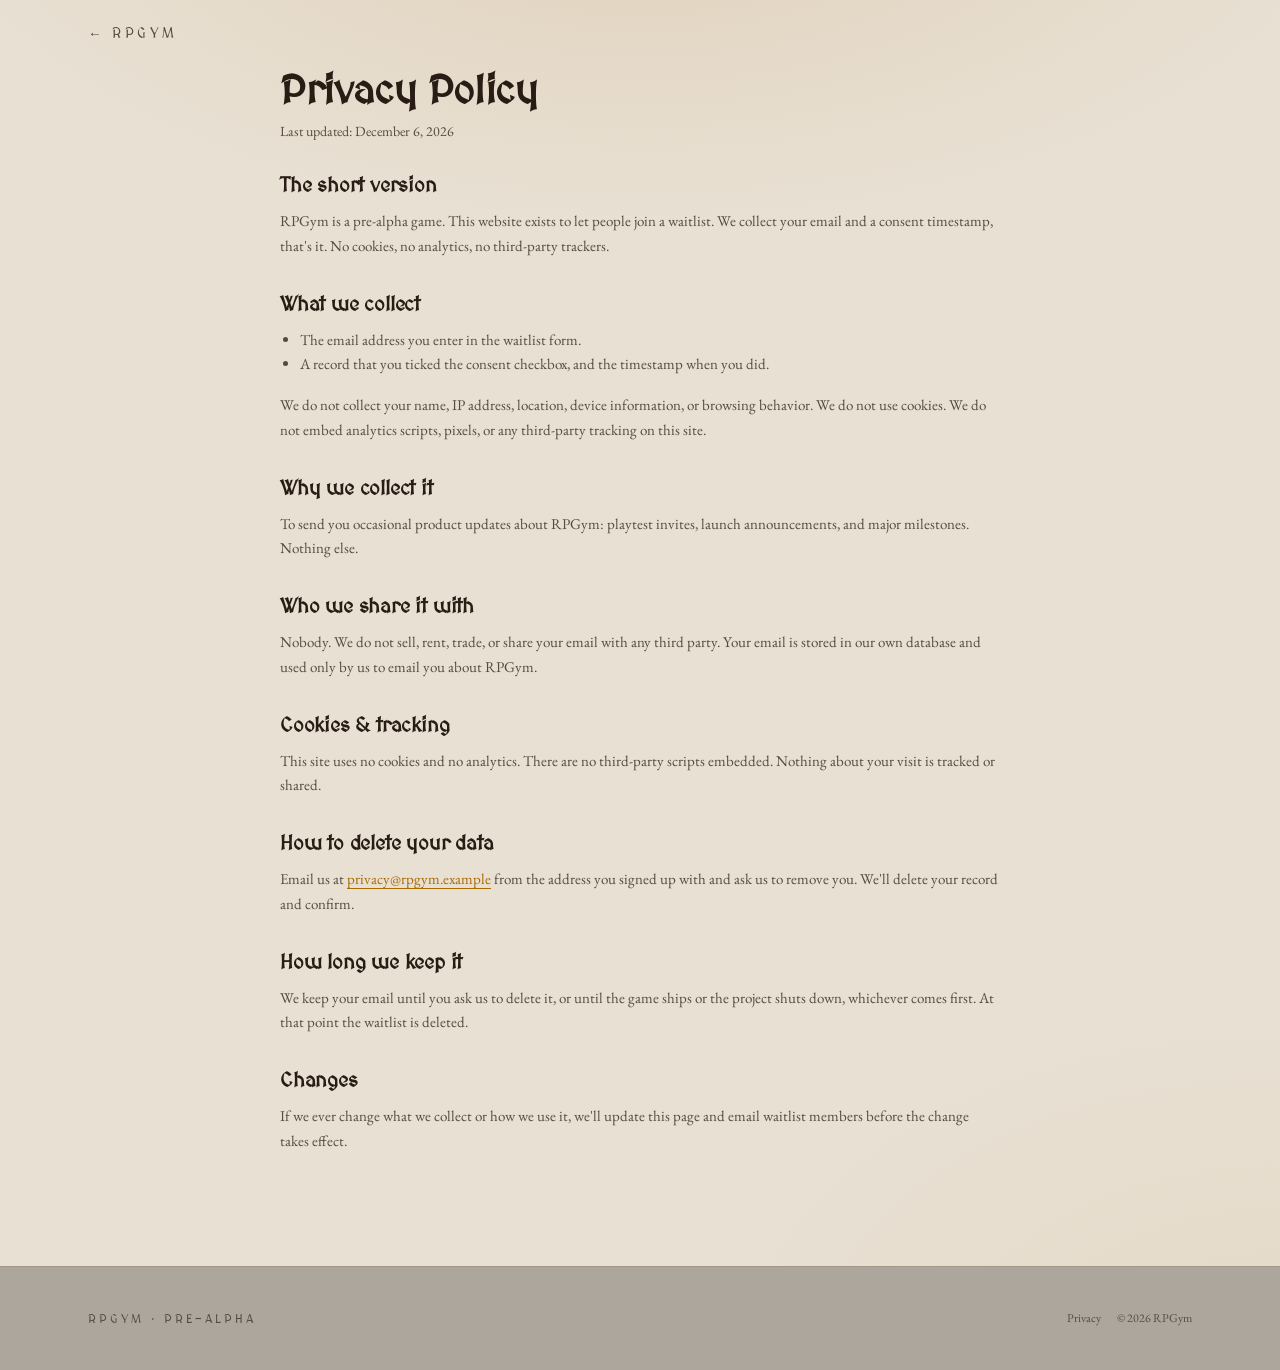
==== privacy.html @ 70a0eeea "Add files via upload" ====
<!DOCTYPE html>
<html lang="en">
<head>
<meta charset="UTF-8" />
<meta name="viewport" content="width=device-width, initial-scale=1.0" />
<title>Privacy Policy · RPGym</title>
<meta name="description" content="How RPGym handles your email on the pre-alpha waitlist. No tracking, no analytics, no third parties." />
<meta name="robots" content="index,follow" />
<link rel="stylesheet" href="css/styles.css?v=15" />
</head>
<body>

<header class="wrap privacy-header">
  <a href="index.html" class="back-link">← RPGym</a>
</header>

<main class="wrap wrap-narrow privacy-main" style="padding-bottom:5rem">
  <h1>Privacy Policy</h1>
  <p id="privacy-updated" class="privacy-updated"></p>

  <div class="privacy-body">

    <div class="privacy-section">
      <h2>The short version</h2>
      <p>RPGym is a pre-alpha game. This website exists to let people join a waitlist. We collect your email and a consent timestamp, that's it. No cookies, no analytics, no third-party trackers.</p>
    </div>

    <div class="privacy-section">
      <h2>What we collect</h2>
      <ul>
        <li>The email address you enter in the waitlist form.</li>
        <li>A record that you ticked the consent checkbox, and the timestamp when you did.</li>
      </ul>
      <p>We do not collect your name, IP address, location, device information, or browsing behavior. We do not use cookies. We do not embed analytics scripts, pixels, or any third-party tracking on this site.</p>
    </div>

    <div class="privacy-section">
      <h2>Why we collect it</h2>
      <p>To send you occasional product updates about RPGym: playtest invites, launch announcements, and major milestones. Nothing else.</p>
    </div>

    <div class="privacy-section">
      <h2>Who we share it with</h2>
      <p>Nobody. We do not sell, rent, trade, or share your email with any third party. Your email is stored in our own database and used only by us to email you about RPGym.</p>
    </div>

    <div class="privacy-section">
      <h2>Cookies &amp; tracking</h2>
      <p>This site uses no cookies and no analytics. There are no third-party scripts embedded. Nothing about your visit is tracked or shared.</p>
    </div>

    <div class="privacy-section">
      <h2>How to delete your data</h2>
      <p>Email us at <a href="mailto:privacy@rpgym.example">privacy@rpgym.example</a> from the address you signed up with and ask us to remove you. We'll delete your record and confirm.</p>
    </div>

    <div class="privacy-section">
      <h2>How long we keep it</h2>
      <p>We keep your email until you ask us to delete it, or until the game ships or the project shuts down, whichever comes first. At that point the waitlist is deleted.</p>
    </div>

    <div class="privacy-section">
      <h2>Changes</h2>
      <p>If we ever change what we collect or how we use it, we'll update this page and email waitlist members before the change takes effect.</p>
    </div>

  </div>
</main>

<footer>
  <div class="wrap">
    <p class="foot-brand">RPGym · Pre-Alpha</p>
    <div class="foot-links">
      <a href="privacy.html">Privacy</a>
      <span id="foot-year">© RPGym</span>
    </div>
  </div>
</footer>

<script>
  document.getElementById("foot-year").textContent = "© " + new Date().getFullYear() + " RPGym";
  document.getElementById("privacy-updated").textContent = "Last updated: " + new Date().toLocaleDateString("en-US", { year: "numeric", month: "long", day: "numeric" });
</script>
</body>
</html>
     
---- css/styles.css ----
/* RPGym design system — STYLE VARIANT: "Parchment Fantasy". Warm cream
   parchment background, ink-brown text, bronze/gold accent, manuscript
   display font — a storybook-RPG feel. Same tokens/structure as the
   original — only the values changed, so all layout and functionality
   stays identical. */

@import url("https://fonts.googleapis.com/css2?family=MedievalSharp&family=EB+Garamond:wght@400;500;600&display=swap");

:root {
  --radius: 0.5rem;

  --background: oklch(0.91 0.02 80);
  --foreground: oklch(0.24 0.025 50);

  --card: oklch(0.87 0.025 75);
  --border: oklch(0.66 0.03 70);
  --input: oklch(0.885 0.025 75);

  --ember: oklch(0.58 0.13 70);
  --ember-glow: oklch(0.66 0.14 70);

  --muted-foreground: oklch(0.42 0.025 60);
  --destructive: oklch(0.50 0.18 25);

  --font-display: "MedievalSharp", "Cinzel", "Georgia", serif;
  --font-sans: "EB Garamond", Georgia, serif;
}

* {
  box-sizing: border-box;
  border-color: var(--border);
}

html,
body {
  margin: 0;
  padding: 0;
  background-color: var(--background);
  color: var(--foreground);
  font-family: var(--font-sans);
  -webkit-font-smoothing: antialiased;
}

/* One-screen-per-page app-like experience, modeled directly on the
   reference (nitais-brand-vault.base44.app): the page is NOT scrolled
   natively at all. #pager is a fixed 100vh viewport with overflow
   hidden; #pager-track holds every .page stacked normally and is moved
   with `transform: translateY()` by js/paginate.js. Each wheel/keyboard/
   touch gesture (or dot click) shifts the track by exactly one page.
   This was a deliberate rebuild away from native scroll + scroll-snap,
   which felt "fluent"/continuous no matter how it was tuned — moving
   the interaction fully into JS + transform gives the crisp, discrete
   "page skip" feel that native scroll physics couldn't. */
#pager {
  position: relative;
  height: 100vh;
  height: 100svh;
  overflow: hidden;
}

#pager-track {
  will-change: transform;
  transition: transform 0.8s cubic-bezier(0.45, 0, 0.2, 1);
}

@media (prefers-reduced-motion: reduce) {
  #pager-track {
    transition: none;
  }
}

.page {
  height: 100vh;
  height: 100svh;
  width: 100%;
  box-sizing: border-box;
  display: flex;
  flex-direction: column;
  justify-content: center;
  padding-top: 4.5rem;
  padding-bottom: 1.5rem;
  overflow-y: auto;
}

/* Right-hand click-to-jump dot navigation, matching the reference. */
#pager-dots {
  position: fixed;
  right: 1.25rem;
  top: 50%;
  transform: translateY(-50%);
  display: flex;
  flex-direction: column;
  gap: 0.55rem;
  z-index: 60;
}

.pager-dot {
  width: 0.5rem;
  height: 0.5rem;
  border-radius: 999px;
  border: none;
  padding: 0;
  cursor: pointer;
  background: color-mix(in oklab, var(--foreground) 25%, transparent);
  transition: height 0.25s ease, background-color 0.25s ease;
}

.pager-dot:hover {
  background: color-mix(in oklab, var(--foreground) 45%, transparent);
}

.pager-dot.active {
  height: 1.5rem;
  background: var(--ember);
}

/* On shorter screens, tighten things up so a whole page still fits
   without needing its own internal scroll. */
@media (max-height: 760px) {
  .page {
    padding-top: 3.75rem;
    padding-bottom: 1rem;
  }

  .section-head {
    margin-bottom: 1.25rem;
  }

  .card {
    padding: 0.75rem;
  }
}

/* Fade + rise reveal for content inside each panel, triggered by
   js/scroll-effects.js as sections enter the viewport. */
[data-animate] {
  opacity: 0;
  transform: translateY(28px);
  transition: opacity 0.7s ease, transform 0.7s ease;
}

[data-animate].is-visible {
  opacity: 1;
  transform: translateY(0);
}

@media (prefers-reduced-motion: reduce) {
  [data-animate] {
    opacity: 1;
    transform: none;
    transition: none;
  }
}

body {
  background-image: radial-gradient(
      1200px 600px at 50% -10%,
      color-mix(in oklab, var(--ember) 12%, transparent),
      transparent 60%
    ),
    radial-gradient(
      800px 500px at 100% 100%,
      color-mix(in oklab, var(--ember) 6%, transparent),
      transparent 70%
    );
}

h1,
h2,
h3 {
  font-family: var(--font-display);
  letter-spacing: -0.01em;
  margin: 0;
}

a {
  color: inherit;
  text-decoration: none;
}

.wrap {
  max-width: 72rem;
  margin: 0 auto;
  padding-left: 1.5rem;
  padding-right: 1.5rem;
}

.wrap-narrow {
  max-width: 48rem;
}

.wrap-signup {
  max-width: 42rem;
}

/* ---------- nav ---------- */
.nav {
  display: flex;
  align-items: center;
  justify-content: space-between;
  padding-top: 0.85rem;
  padding-bottom: 0.85rem;
}

.nav-fixed {
  position: fixed;
  top: 0;
  left: 0;
  right: 0;
  z-index: 50;
  background: color-mix(in oklab, var(--background) 88%, transparent);
  backdrop-filter: blur(10px);
  -webkit-backdrop-filter: blur(10px);
  border-bottom: 1px solid color-mix(in oklab, var(--border) 60%, transparent);
}

.brand {
  display: flex;
  align-items: center;
  gap: 0.5rem;
}

.brand-mark {
  display: flex;
  align-items: center;
  justify-content: center;
  height: 2rem;
  width: 2rem;
  border-radius: 0.25rem;
  border: 1px solid color-mix(in oklab, var(--ember) 50%, transparent);
  background: var(--card);
}

.brand-mark svg {
  width: 1rem;
  height: 1rem;
  color: var(--ember);
}

.brand-name {
  font-family: var(--font-display);
  font-size: 1.125rem;
  letter-spacing: 0.15em;
}

/* ---------- buttons ---------- */
.btn {
  display: inline-flex;
  align-items: center;
  justify-content: center;
  gap: 0.5rem;
  border-radius: 0.375rem;
  font-family: var(--font-display);
  text-transform: uppercase;
  letter-spacing: 0.1em;
  font-size: 0.8rem;
  cursor: pointer;
  border: 1px solid transparent;
  transition: background-color 0.15s, color 0.15s, border-color 0.15s;
}

.btn-primary {
  height: 3rem;
  padding: 0 1.75rem;
  background: var(--ember);
  color: oklch(0.97 0.015 85);
  font-weight: 700;
  box-shadow: 0 0 0 1px color-mix(in oklab, var(--ember) 40%, transparent),
    0 10px 40px -10px color-mix(in oklab, var(--ember) 45%, transparent);
}

.btn-primary:hover {
  background: var(--ember-glow);
}

.btn-ghost {
  height: 3rem;
  padding: 0 1.5rem;
  background: transparent;
  color: var(--muted-foreground);
}

.btn-ghost:hover {
  color: var(--ember);
}

.btn-outline {
  height: 2.25rem;
  padding: 0 1rem;
  background: transparent;
  border-color: color-mix(in oklab, var(--ember) 40%, transparent);
  font-size: 0.75rem;
  color: var(--foreground);
}

.btn-outline:hover {
  background: color-mix(in oklab, var(--ember) 10%, transparent);
  color: var(--ember);
}

.btn-submit {
  height: 2.75rem;
  width: 100%;
  background: var(--ember);
  color: oklch(0.97 0.015 85);
}

.btn-submit:hover {
  background: var(--ember-glow);
}

.btn-submit:disabled {
  opacity: 0.6;
  cursor: not-allowed;
}

/* ---------- badge ---------- */
.badge {
  display: inline-flex;
  align-items: center;
  gap: 0.5rem;
  border-radius: 999px;
  border: 1px solid color-mix(in oklab, var(--ember) 40%, transparent);
  background: color-mix(in oklab, var(--ember) 5%, transparent);
  padding: 0.25rem 0.75rem;
  font-size: 0.75rem;
  font-weight: 500;
  text-transform: uppercase;
  letter-spacing: 0.1em;
  color: var(--ember);
}

.badge svg {
  width: 0.75rem;
  height: 0.75rem;
}

.badge-dot {
  height: 0.375rem;
  width: 0.375rem;
  border-radius: 999px;
  background: var(--ember);
  animation: pulse 2s ease-in-out infinite;
}

@keyframes pulse {
  0%, 100% { opacity: 1; }
  50% { opacity: 0.4; }
}

/* ---------- hero ---------- */
.hero {
  display: grid;
  gap: 2.5rem;
}

@media (min-width: 768px) {
  .hero {
    grid-template-columns: 1fr 1fr;
  }
}

.hero-copy {
  display: flex;
  flex-direction: column;
  justify-content: center;
}

.hero h1 {
  font-size: 2.5rem;
  line-height: 1.05;
}

@media (min-width: 640px) {
  .hero h1 { font-size: 3rem; }
}

@media (min-width: 768px) {
  .hero h1 { font-size: 3.75rem; }
}

.hero h1 .accent {
  color: var(--ember);
}

.hero p.lead {
  margin-top: 1.25rem;
  max-width: 32rem;
  font-size: 1rem;
  line-height: 1.6;
  color: var(--muted-foreground);
}

.hero-actions {
  margin-top: 2rem;
  display: flex;
  flex-wrap: wrap;
  gap: 0.75rem;
}

.badge-hero {
  margin-bottom: 1.5rem;
  width: fit-content;
}

/* ---------- placeholder blocks ---------- */
.placeholder {
  position: relative;
  overflow: hidden;
  border-radius: 0.5rem;
  border: 1px solid var(--border);
  background-color: var(--card);
  background-image: repeating-linear-gradient(
    45deg,
    color-mix(in oklab, var(--ember) 6%, transparent) 0 2px,
    transparent 2px 14px
  );
  display: flex;
  align-items: center;
  justify-content: center;
}

.placeholder-inset {
  position: absolute;
  inset: 0.5rem;
  border-radius: 0.375rem;
  border: 1px dashed color-mix(in oklab, var(--border) 80%, transparent);
}

.placeholder-content {
  position: relative;
  display: flex;
  flex-direction: column;
  align-items: center;
  gap: 0.5rem;
  padding: 1rem;
  text-align: center;
}

.placeholder-label {
  font-family: var(--font-display);
  font-size: 0.7rem;
  text-transform: uppercase;
  letter-spacing: 0.25em;
  color: var(--ember);
}

.placeholder-sub {
  font-size: 0.75rem;
  color: var(--muted-foreground);
}

.placeholder-corner {
  position: absolute;
  width: 0.75rem;
  height: 0.75rem;
  color: color-mix(in oklab, var(--ember) 70%, transparent);
}

.aspect-45 { aspect-ratio: 4 / 5; }
.aspect-video { aspect-ratio: 16 / 9; }
.aspect-34 { aspect-ratio: 4 / 3; }

.hero-art {
  width: 100%;
  max-width: 30rem;
  height: min(78vh, 40rem);
  align-self: center;
  margin: 0 auto;
}

.hero-art .placeholder {
  width: 100%;
  height: 100%;
  aspect-ratio: auto;
}

/* ---------- sections ---------- */
/* Note: vertical spacing for .page sections is fully controlled by
   .page itself (see #pager rules above) so every page stays exactly
   one viewport tall — no generic section padding here to stack with it. */

.eyebrow {
  margin-bottom: 0.5rem;
  font-size: 0.75rem;
  text-transform: uppercase;
  letter-spacing: 0.3em;
  color: var(--ember);
}

.section-head {
  text-align: center;
  margin-bottom: 2.25rem;
}

.section-head h2 {
  font-size: 1.875rem;
}

@media (min-width: 640px) {
  .section-head h2 { font-size: 2.25rem; }
}

.section-sub {
  margin: 0.75rem auto 0;
  max-width: 32rem;
  font-size: 0.875rem;
  color: var(--muted-foreground);
}

/* mission */
.mission {
  text-align: center;
}

.mission h2 {
  font-size: 1.5rem;
  line-height: 1.35;
}

@media (min-width: 640px) {
  .mission h2 { font-size: 1.875rem; }
}

@media (min-width: 768px) {
  .mission h2 { font-size: 2.25rem; }
}

.mission p {
  margin-top: 1.25rem;
  font-size: 1rem;
  line-height: 1.6;
  color: var(--muted-foreground);
}

/* Card rows: a fixed-column-count grid rather than a wrapping one.
   Since each .page must fit exactly one viewport height (see #pager
   above), letting cards wrap into extra rows would make the page
   taller than the screen. Columns just get narrower instead of
   wrapping, so the page height never changes with window width. */
.grid-row {
  display: grid;
  gap: 1rem;
}

.grid-row-5 {
  grid-template-columns: repeat(5, 1fr);
}

.grid-row-3 {
  grid-template-columns: repeat(3, 1fr);
  max-width: 50rem;
  margin: 0 auto;
  align-items: stretch;
}

.grid-row-3 .card {
  height: 100%;
  /* Without this, CSS Grid's default min-width:auto lets unwrappable
     content (the nowrap card-stats line) set a hard floor on that
     column's width, so a longer stat line (Rogue's) silently makes its
     column wider than the other two even though the track is 1fr. */
  min-width: 0;
}

/* Fixed (not min-) heights for every row above the body copy, so the
   body's start position lines up pixel-for-pixel across all 3 cards no
   matter how many lines the body text itself wraps to. Class names are
   always a single word here, so a smaller fixed title-row height (vs.
   the how-section's 2-line allowance) is safe. */
.grid-row-3 .card-title-row {
  height: 1.75rem;
  min-height: 0;
  align-items: center;
  margin-bottom: 0.5rem;
}

.grid-row-3 .card-stats {
  height: 1.1rem;
  min-height: 0;
  margin-bottom: 0.6rem;
}

/* The placeholder's aspect-ratio only holds as a *preference* — if the
   "[ X Portrait ]" label text needs more room than that ratio implies
   at a given card width, the box was quietly growing taller than the
   other two cards (this was the actual cause of the misalignment, not
   the rows below it). A fixed height removes any content dependency. */
.grid-row-3 .placeholder {
  aspect-ratio: auto;
  height: 10rem;
}

/* Below a certain width, columns get too narrow to read comfortably —
   fall back to fewer columns and let that one page scroll internally
   rather than reintroducing horizontal scroll. */
@media (max-width: 700px) {
  .grid-row-5 {
    grid-template-columns: repeat(2, 1fr);
  }

  .grid-row-3 {
    grid-template-columns: 1fr;
  }

  .flow-safe {
    overflow-y: auto;
  }
}

.card {
  display: flex;
  flex-direction: column;
  border-radius: 0.5rem;
  border: 1px solid var(--border);
  background: color-mix(in oklab, var(--card) 60%, transparent);
  padding: 1rem;
  transition: border-color 0.15s;
}

.card:hover {
  border-color: color-mix(in oklab, var(--ember) 40%, transparent);
}

.card .placeholder {
  margin-bottom: 0.75rem;
}

.card-num {
  margin-top: auto;
  padding-top: 1rem;
  text-align: center;
  font-size: 0.7rem;
  font-weight: 500;
  text-transform: uppercase;
  letter-spacing: 0.2em;
  color: color-mix(in oklab, var(--ember) 70%, transparent);
}

.card-title-row {
  margin-bottom: 0.35rem;
  display: flex;
  align-items: flex-start;
  gap: 0.5rem;
  min-height: 3.1rem;
}

.card-title-row svg {
  width: 1rem;
  height: 1rem;
  margin-top: 0.2rem;
  color: var(--ember);
  flex-shrink: 0;
}

.card-title-row h3 {
  font-size: 1rem;
  line-height: 1.3;
  text-transform: uppercase;
  letter-spacing: 0.05em;
}

.card p.body {
  font-size: 0.875rem;
  line-height: 1.6;
  color: var(--muted-foreground);
}

.card-stats .stat-token {
  color: var(--foreground);
}

.card-stats {
  display: block;
  width: 100%;
  min-height: 1rem;
  margin-bottom: 0.5rem;
  font-size: 0.68rem;
  font-weight: 500;
  text-transform: uppercase;
  letter-spacing: normal;
  color: color-mix(in oklab, var(--ember) 70%, transparent);
  white-space: nowrap;
  text-align: justify;
  text-align-last: justify;
  text-justify: inter-word;
  overflow: hidden;
}

/* banner */
.banner {
  border-top: 1px solid color-mix(in oklab, var(--border) 60%, transparent);
  border-bottom: 1px solid color-mix(in oklab, var(--border) 60%, transparent);
  background: color-mix(in oklab, var(--card) 30%, transparent);
  text-align: center;
}

.banner h2 {
  font-size: 1.875rem;
}

.accent-underline {
  color: var(--ember);
  text-decoration: underline;
  text-underline-offset: 4px;
}

@media (min-width: 640px) {
  .banner h2 { font-size: 2.25rem; }
}

@media (min-width: 768px) {
  .banner h2 { font-size: 3rem; }
}

.banner p {
  margin: 1rem auto 0;
  max-width: 36rem;
  font-size: 0.875rem;
  line-height: 1.6;
  color: var(--muted-foreground);
}

@media (min-width: 640px) {
  .banner p { font-size: 1rem; }
}

/* status strip */
.status-strip {
  border-top: 1px solid color-mix(in oklab, var(--border) 60%, transparent);
  border-bottom: 1px solid color-mix(in oklab, var(--border) 60%, transparent);
  background: color-mix(in oklab, var(--card) 30%, transparent);
  padding-top: 2.5rem;
  padding-bottom: 2.5rem;
}

.status-strip .wrap {
  display: flex;
  flex-direction: column;
  align-items: center;
  gap: 0.75rem;
  text-align: center;
}

.status-strip p {
  max-width: 36rem;
  font-size: 0.875rem;
  color: var(--muted-foreground);
}

/* signup */
.signup-box {
  border-radius: 0.75rem;
  border: 1px solid var(--border);
  background: var(--card);
  padding: 1.5rem;
}

@media (min-width: 640px) {
  .signup-box { padding: 2rem; }
}

.field {
  margin-bottom: 1rem;
}

.field label {
  display: block;
  margin-bottom: 0.5rem;
  font-size: 0.875rem;
  color: var(--muted-foreground);
}

.field input[type="email"] {
  width: 100%;
  height: 2.75rem;
  border-radius: 0.375rem;
  border: 1px solid var(--border);
  background: var(--input);
  color: var(--foreground);
  padding: 0 0.75rem;
  font-size: 0.9rem;
  font-family: var(--font-sans);
}

.field input[type="email"]:focus {
  outline: 2px solid color-mix(in oklab, var(--ember) 50%, transparent);
  outline-offset: 1px;
}

.consent-row {
  display: flex;
  align-items: flex-start;
  gap: 0.75rem;
  margin-bottom: 1rem;
}

.consent-row input[type="checkbox"] {
  margin-top: 0.15rem;
  width: 1.05rem;
  height: 1.05rem;
  accent-color: var(--ember);
  flex-shrink: 0;
}

.consent-row label {
  font-size: 0.875rem;
  line-height: 1.4;
  color: var(--muted-foreground);
}

.form-error {
  margin-bottom: 1rem;
  font-size: 0.875rem;
  color: var(--destructive);
}

.form-note {
  margin-top: 1rem;
  font-size: 0.75rem;
  line-height: 1.6;
  color: var(--muted-foreground);
}

.success-box {
  display: flex;
  align-items: flex-start;
  gap: 0.75rem;
  border-radius: 0.5rem;
  border: 1px solid color-mix(in oklab, var(--ember) 40%, transparent);
  background: var(--card);
  padding: 1.5rem;
  box-shadow: 0 0 0 1px color-mix(in oklab, var(--ember) 40%, transparent),
    0 10px 40px -10px color-mix(in oklab, var(--ember) 45%, transparent);
}

.success-box svg {
  width: 1.5rem;
  height: 1.5rem;
  color: var(--ember);
  flex-shrink: 0;
  margin-top: 0.15rem;
}

.success-box h3 {
  font-size: 1.125rem;
}

.success-box p {
  margin-top: 0.25rem;
  font-size: 0.875rem;
  color: var(--muted-foreground);
}

.hidden { display: none !important; }

/* condensed trailing line on the signup page — replaces the separate
   status-strip + footer sections so the whole page still fits one
   viewport, per the "everything below the wishlist" request. */
.page-foot {
  margin-top: 1.25rem;
  text-align: center;
  font-size: 0.75rem;
  line-height: 1.6;
  color: var(--muted-foreground);
}

.page-foot a {
  margin: 0 0.5rem;
  color: var(--ember);
  text-decoration: underline;
  text-underline-offset: 3px;
}

.badge-dot-inline {
  display: inline-block;
  height: 0.375rem;
  width: 0.375rem;
  margin-right: 0.4rem;
  border-radius: 999px;
  background: var(--ember);
  vertical-align: middle;
}

/* footer */
footer {
  border-top: 1px solid color-mix(in oklab, var(--border) 60%, transparent);
  background: color-mix(in oklab, var(--background) 80%, black);
}

footer .wrap {
  display: flex;
  flex-direction: column;
  align-items: center;
  justify-content: space-between;
  gap: 0.75rem;
  padding-top: 2rem;
  padding-bottom: 2rem;
  font-size: 0.75rem;
  color: var(--muted-foreground);
}

@media (min-width: 640px) {
  footer .wrap { flex-direction: row; }
}

footer .foot-brand {
  font-family: var(--font-display);
  text-transform: uppercase;
  letter-spacing: 0.25em;
}

footer .foot-links {
  display: flex;
  align-items: center;
  gap: 1rem;
}

footer a:hover {
  color: var(--ember);
}

/* privacy page */
.privacy-header {
  display: flex;
  align-items: center;
  justify-content: space-between;
  padding-top: 1.5rem;
  padding-bottom: 1.5rem;
}

.back-link {
  font-family: var(--font-display);
  font-size: 0.85rem;
  text-transform: uppercase;
  letter-spacing: 0.25em;
  color: var(--muted-foreground);
}

.back-link:hover {
  color: var(--ember);
}

.privacy-main h1 {
  font-size: 2.5rem;
}

.privacy-updated {
  margin-top: 0.5rem;
  font-size: 0.875rem;
  color: var(--muted-foreground);
}

.privacy-body {
  margin-top: 2rem;
}

.privacy-section {
  margin-bottom: 2rem;
}

.privacy-section h2 {
  font-size: 1.25rem;
}

.privacy-section p,
.privacy-section li {
  font-size: 0.9375rem;
  line-height: 1.65;
  color: var(--muted-foreground);
}

.privacy-section p {
  margin-top: 0.75rem;
}

.privacy-section ul {
  margin-top: 0.75rem;
  padding-left: 1.25rem;
}

.privacy-section a {
  color: var(--ember);
  text-decoration: underline;
  text-underline-offset: 4px;
}
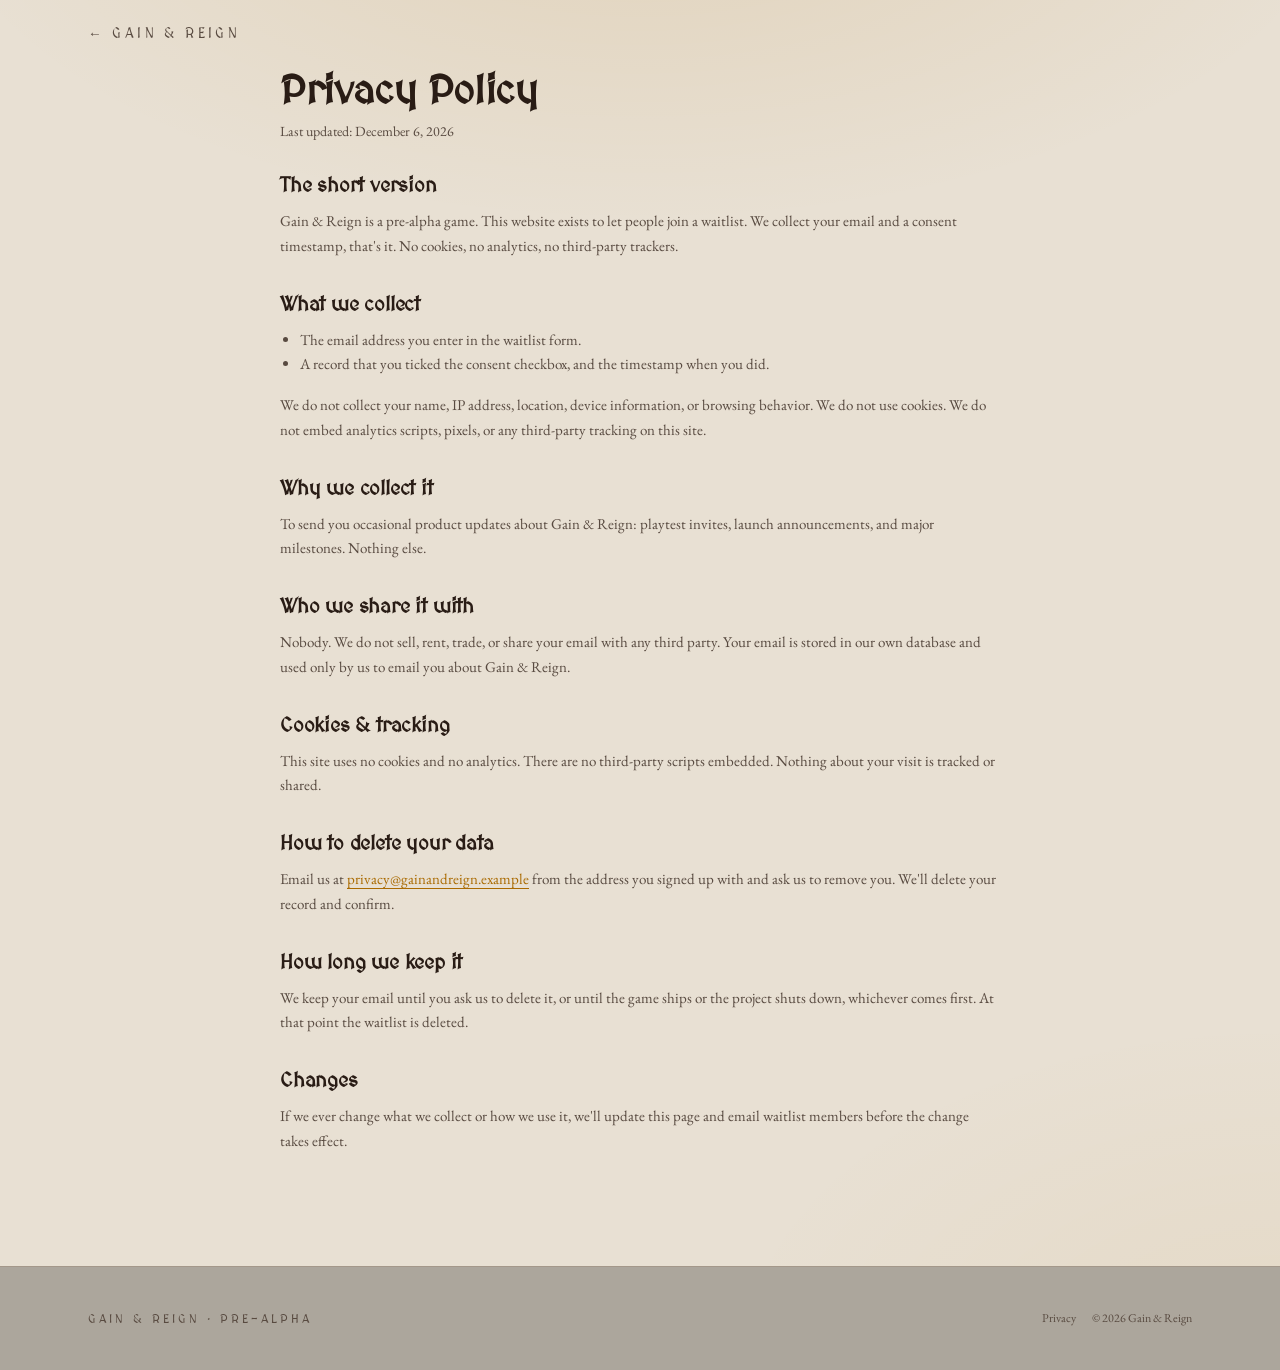
==== commit 5af0471d: "Update Gain & Reign branding to match live orange theme" ====
--- a/privacy.html
+++ b/privacy.html
@@ -3,15 +3,15 @@
 <head>
 <meta charset="UTF-8" />
 <meta name="viewport" content="width=device-width, initial-scale=1.0" />
-<title>Privacy Policy · RPGym</title>
-<meta name="description" content="How RPGym handles your email on the pre-alpha waitlist. No tracking, no analytics, no third parties." />
+<title>Privacy Policy · Gain & Reign</title>
+<meta name="description" content="How Gain & Reign handles your email on the pre-alpha waitlist. No tracking, no analytics, no third parties." />
 <meta name="robots" content="index,follow" />
 <link rel="stylesheet" href="css/styles.css?v=15" />
 </head>
 <body>
 
 <header class="wrap privacy-header">
-  <a href="index.html" class="back-link">← RPGym</a>
+  <a href="index.html" class="back-link">← Gain &amp; Reign</a>
 </header>
 
 <main class="wrap wrap-narrow privacy-main" style="padding-bottom:5rem">
@@ -22,7 +22,7 @@
 
     <div class="privacy-section">
       <h2>The short version</h2>
-      <p>RPGym is a pre-alpha game. This website exists to let people join a waitlist. We collect your email and a consent timestamp, that's it. No cookies, no analytics, no third-party trackers.</p>
+      <p>Gain &amp; Reign is a pre-alpha game. This website exists to let people join a waitlist. We collect your email and a consent timestamp, that's it. No cookies, no analytics, no third-party trackers.</p>
     </div>
 
     <div class="privacy-section">
@@ -36,12 +36,12 @@
 
     <div class="privacy-section">
       <h2>Why we collect it</h2>
-      <p>To send you occasional product updates about RPGym: playtest invites, launch announcements, and major milestones. Nothing else.</p>
+      <p>To send you occasional product updates about Gain &amp; Reign: playtest invites, launch announcements, and major milestones. Nothing else.</p>
     </div>
 
     <div class="privacy-section">
       <h2>Who we share it with</h2>
-      <p>Nobody. We do not sell, rent, trade, or share your email with any third party. Your email is stored in our own database and used only by us to email you about RPGym.</p>
+      <p>Nobody. We do not sell, rent, trade, or share your email with any third party. Your email is stored in our own database and used only by us to email you about Gain &amp; Reign.</p>
     </div>
 
     <div class="privacy-section">
@@ -51,7 +51,7 @@
 
     <div class="privacy-section">
       <h2>How to delete your data</h2>
-      <p>Email us at <a href="mailto:privacy@rpgym.example">privacy@rpgym.example</a> from the address you signed up with and ask us to remove you. We'll delete your record and confirm.</p>
+      <p>Email us at <a href="mailto:privacy@gainandreign.example">privacy@gainandreign.example</a> from the address you signed up with and ask us to remove you. We'll delete your record and confirm.</p>
     </div>
 
     <div class="privacy-section">
@@ -69,16 +69,16 @@
 
 <footer>
   <div class="wrap">
-    <p class="foot-brand">RPGym · Pre-Alpha</p>
+    <p class="foot-brand">Gain &amp; Reign · Pre-Alpha</p>
     <div class="foot-links">
       <a href="privacy.html">Privacy</a>
-      <span id="foot-year">© RPGym</span>
+      <span id="foot-year">© Gain &amp; Reign</span>
     </div>
   </div>
 </footer>
 
 <script>
-  document.getElementById("foot-year").textContent = "© " + new Date().getFullYear() + " RPGym";
+  document.getElementById("foot-year").textContent = "© " + new Date().getFullYear() + " Gain & Reign";
   document.getElementById("privacy-updated").textContent = "Last updated: " + new Date().toLocaleDateString("en-US", { year: "numeric", month: "long", day: "numeric" });
 </script>
 </body>
--- a/css/styles.css
+++ b/css/styles.css
@@ -190,7 +190,7 @@
 }
 
 .wrap-signup {
-  max-width: 42rem;
+  max-width: 50rem;
 }
 
 /* ---------- nav ---------- */
@@ -243,6 +243,21 @@
   letter-spacing: 0.15em;
 }
 
+.brand-tagline {
+    font-family: var(--font-display);
+      font-size: 1.125rem;
+        letter-spacing: 0.15em;
+          color: var(--ember);
+            padding-left: 0.5rem;
+              border-left: 1px solid color-mix(in oklab, var(--ember) 35%, transparent);
+}
+
+@media (max-width: 720px) {
+    .brand-tagline {
+          display: none;
+    }
+  }
+
 /* ---------- buttons ---------- */
 .btn {
   display: inline-flex;
@@ -385,10 +400,11 @@
 
 .hero p.lead {
   margin-top: 1.25rem;
-  max-width: 32rem;
+  max-width: 38rem;
   font-size: 1rem;
   line-height: 1.6;
   color: var(--muted-foreground);
+    text-wrap: pretty;
 }
 
 .hero-actions {
@@ -506,6 +522,11 @@
   max-width: 32rem;
   font-size: 0.875rem;
   color: var(--muted-foreground);
+    text-wrap: pretty;
+}
+
+#signup .section-sub {
+    max-width: 40rem;
 }
 
 /* mission */
@@ -817,9 +838,10 @@
 
 .form-note {
   margin-top: 1rem;
-  font-size: 0.75rem;
+    font-size: 0.6875rem;
   line-height: 1.6;
   color: var(--muted-foreground);
+    text-wrap: pretty;
 }
 
 .success-box {
@@ -858,20 +880,32 @@
    status-strip + footer sections so the whole page still fits one
    viewport, per the "everything below the wishlist" request. */
 .page-foot {
-  margin-top: 1.25rem;
-  text-align: center;
-  font-size: 0.75rem;
-  line-height: 1.6;
-  color: var(--muted-foreground);
+    margin-top: 1.25rem;
+      display: flex;
+        flex-wrap: wrap;
+          justify-content: center;
+            align-items: baseline;
+              row-gap: 0.35rem;
+                column-gap: 0.6rem;
+                  text-align: center;
+                    font-size: 0.75rem;
+                      line-height: 1.5;
+                        color: var(--muted-foreground);
+}
+.page-foot-status {
+    white-space: normal;
 }
 
 .page-foot a {
-  margin: 0 0.5rem;
-  color: var(--ember);
-  text-decoration: underline;
-  text-underline-offset: 3px;
-}
-
+    color: var(--ember);
+      text-decoration: underline;
+        text-underline-offset: 3px;
+          white-space: nowrap;
+}
+
+.page-foot #foot-year {
+    white-space: nowrap;
+}
 .badge-dot-inline {
   display: inline-block;
   height: 0.375rem;
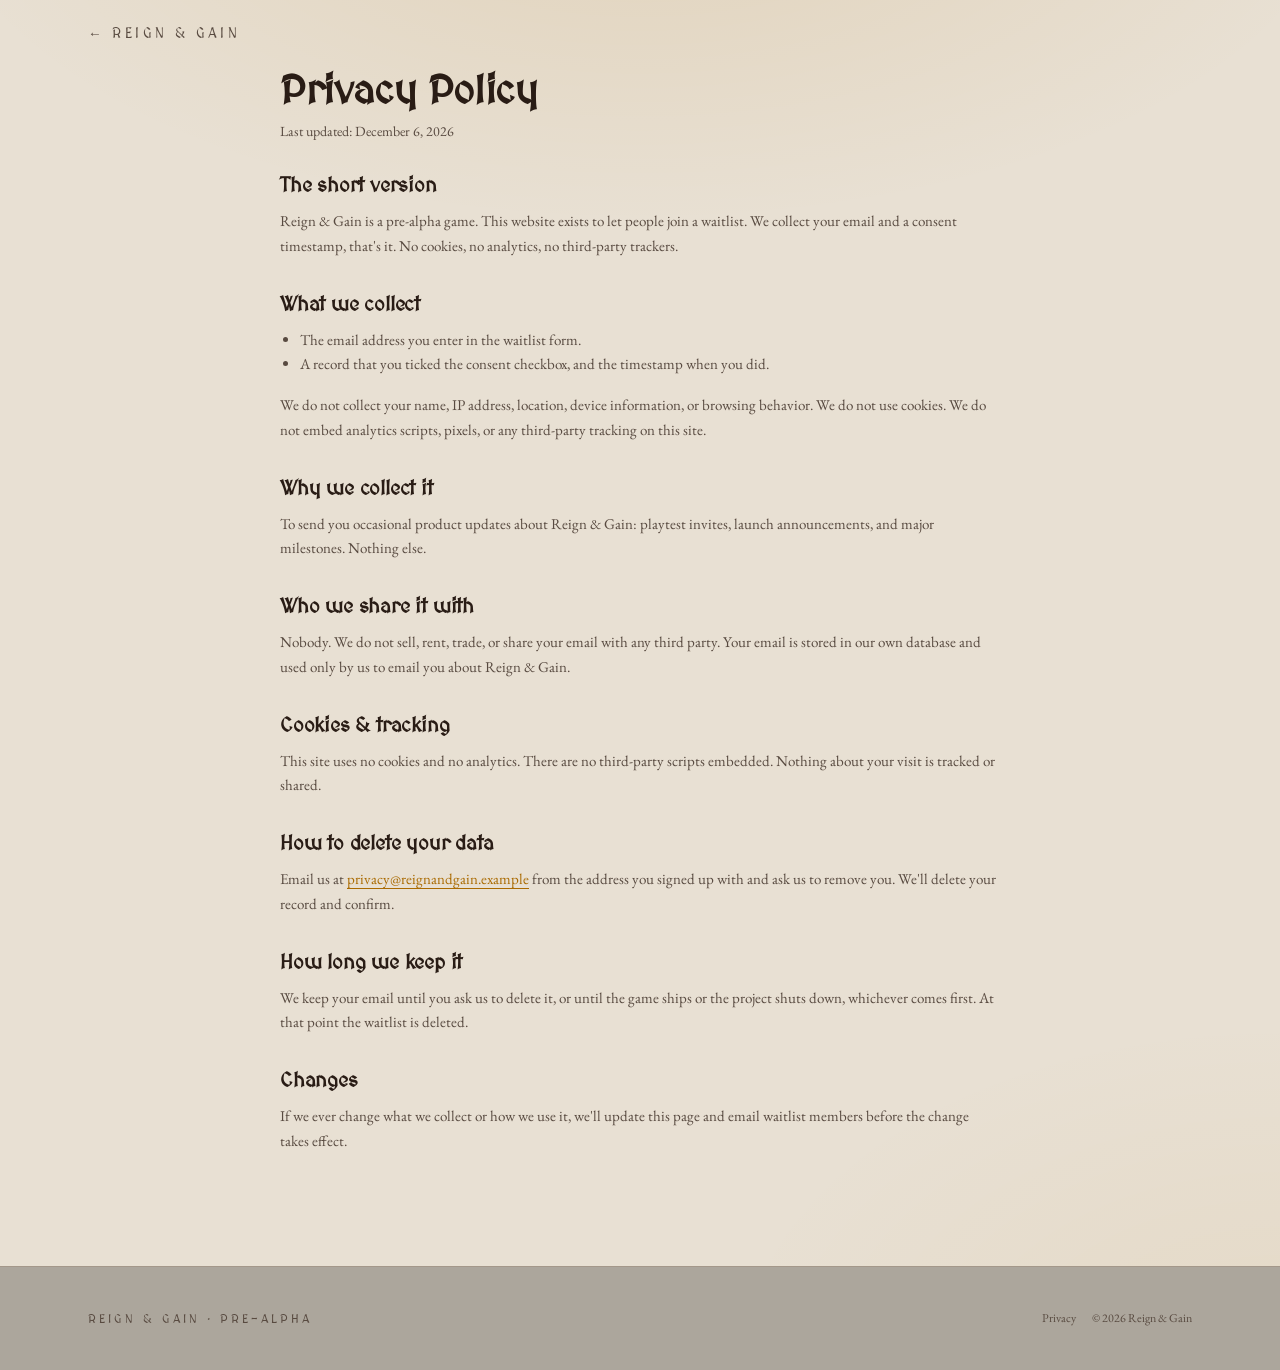
==== commit fd5b6376: "Rename game to Reign & Gain" ====
--- a/privacy.html
+++ b/privacy.html
@@ -3,15 +3,15 @@
 <head>
 <meta charset="UTF-8" />
 <meta name="viewport" content="width=device-width, initial-scale=1.0" />
-<title>Privacy Policy · Gain & Reign</title>
-<meta name="description" content="How Gain & Reign handles your email on the pre-alpha waitlist. No tracking, no analytics, no third parties." />
+<title>Privacy Policy · Reign & Gain</title>
+<meta name="description" content="How Reign & Gain handles your email on the pre-alpha waitlist. No tracking, no analytics, no third parties." />
 <meta name="robots" content="index,follow" />
-<link rel="stylesheet" href="css/styles.css?v=15" />
+<link rel="stylesheet" href="css/styles.css?v=18" />
 </head>
 <body>
 
 <header class="wrap privacy-header">
-  <a href="index.html" class="back-link">← Gain &amp; Reign</a>
+  <a href="index.html" class="back-link">← Reign &amp; Gain</a>
 </header>
 
 <main class="wrap wrap-narrow privacy-main" style="padding-bottom:5rem">
@@ -22,7 +22,7 @@
 
     <div class="privacy-section">
       <h2>The short version</h2>
-      <p>Gain &amp; Reign is a pre-alpha game. This website exists to let people join a waitlist. We collect your email and a consent timestamp, that's it. No cookies, no analytics, no third-party trackers.</p>
+      <p>Reign &amp; Gain is a pre-alpha game. This website exists to let people join a waitlist. We collect your email and a consent timestamp, that's it. No cookies, no analytics, no third-party trackers.</p>
     </div>
 
     <div class="privacy-section">
@@ -36,12 +36,12 @@
 
     <div class="privacy-section">
       <h2>Why we collect it</h2>
-      <p>To send you occasional product updates about Gain &amp; Reign: playtest invites, launch announcements, and major milestones. Nothing else.</p>
+      <p>To send you occasional product updates about Reign &amp; Gain: playtest invites, launch announcements, and major milestones. Nothing else.</p>
     </div>
 
     <div class="privacy-section">
       <h2>Who we share it with</h2>
-      <p>Nobody. We do not sell, rent, trade, or share your email with any third party. Your email is stored in our own database and used only by us to email you about Gain &amp; Reign.</p>
+      <p>Nobody. We do not sell, rent, trade, or share your email with any third party. Your email is stored in our own database and used only by us to email you about Reign &amp; Gain.</p>
     </div>
 
     <div class="privacy-section">
@@ -51,7 +51,7 @@
 
     <div class="privacy-section">
       <h2>How to delete your data</h2>
-      <p>Email us at <a href="mailto:privacy@gainandreign.example">privacy@gainandreign.example</a> from the address you signed up with and ask us to remove you. We'll delete your record and confirm.</p>
+      <p>Email us at <a href="mailto:privacy@reignandgain.example">privacy@reignandgain.example</a> from the address you signed up with and ask us to remove you. We'll delete your record and confirm.</p>
     </div>
 
     <div class="privacy-section">
@@ -69,16 +69,16 @@
 
 <footer>
   <div class="wrap">
-    <p class="foot-brand">Gain &amp; Reign · Pre-Alpha</p>
+    <p class="foot-brand">Reign &amp; Gain · Pre-Alpha</p>
     <div class="foot-links">
       <a href="privacy.html">Privacy</a>
-      <span id="foot-year">© Gain &amp; Reign</span>
+      <span id="foot-year">© Reign &amp; Gain</span>
     </div>
   </div>
 </footer>
 
 <script>
-  document.getElementById("foot-year").textContent = "© " + new Date().getFullYear() + " Gain & Reign";
+  document.getElementById("foot-year").textContent = "© " + new Date().getFullYear() + " Reign & Gain";
   document.getElementById("privacy-updated").textContent = "Last updated: " + new Date().toLocaleDateString("en-US", { year: "numeric", month: "long", day: "numeric" });
 </script>
 </body>
--- a/css/styles.css
+++ b/css/styles.css
@@ -612,21 +612,98 @@
   height: 10rem;
 }
 
-/* Below a certain width, columns get too narrow to read comfortably —
-   fall back to fewer columns and let that one page scroll internally
-   rather than reintroducing horizontal scroll. */
+/* Below a certain width, a wrapping/stacked grid would make a card
+   page taller than one screen (the pager treats each page as exactly
+   one viewport). Instead, each row becomes a single-row horizontal
+   swipe carousel — one card's worth of height, any number of cards
+   wide — so every page still fits one mobile screen without needing
+   internal scroll (which is unreachable anyway: the pager's touch
+   handler treats any vertical drag as a page-change gesture). */
 @media (max-width: 700px) {
-  .grid-row-5 {
-    grid-template-columns: repeat(2, 1fr);
-  }
-
-  .grid-row-3 {
-    grid-template-columns: 1fr;
-  }
-
-  .flow-safe {
-    overflow-y: auto;
-  }
+     .grid-row-5,
+     .grid-row-3 {
+            display: flex;
+            grid-template-columns: none;
+            max-width: none;
+            overflow-x: auto;
+            overflow-y: visible;
+            margin: 0 -1.5rem;
+            padding: 0 1.5rem 0.5rem;
+            scroll-snap-type: x mandatory;
+            -webkit-overflow-scrolling: touch;
+     }
+
+     .grid-row-5 .card,
+     .grid-row-3 .card {
+            flex: 0 0 78%;
+            scroll-snap-align: start;
+     }
+
+     .flow-safe {
+            overflow-y: visible;
+     }
+
+     /* Hero: on mobile the copy and art stack into two grid rows: by
+        default CSS grid stretches auto rows to fill a tall container,
+        which shoved the (now much smaller) hero art way down the page
+        with a big empty gap. Centering the row group instead keeps it
+        compact, and shrinking the art itself is what lets hero copy +
+        art fit in one screen instead of needing internal scroll. */
+     .hero {
+            gap: 1.25rem;
+            align-content: center;
+     }
+
+     .hero h1 {
+            font-size: 1.85rem;
+            line-height: 1.1;
+     }
+
+     .hero p.lead {
+            margin-top: 0.75rem;
+            font-size: 0.875rem;
+            line-height: 1.5;
+     }
+
+     .hero-actions {
+            margin-top: 1.25rem;
+            gap: 0.6rem;
+     }
+
+     .hero-actions .btn {
+            height: 2.5rem;
+            padding-left: 1.1rem;
+            padding-right: 1.1rem;
+            font-size: 0.68rem;
+     }
+
+     .hero-art {
+            max-width: 11rem;
+            height: min(18vh, 9rem);
+     }
+
+     .badge-hero {
+            margin-bottom: 1rem;
+     }
+
+     /* The dot nav is sized for desktop's roomier right margin; at mobile
+        widths the active dot's 1.5rem height reads as a fat bar sitting
+        right on top of card/button content near the edge. Shrinking both
+        the dots and their active-state size keeps the nav usable as a
+        progress indicator without stealing visual weight from the page. */
+     #pager-dots {
+            right: 0.6rem;
+            gap: 0.35rem;
+     }
+
+     .pager-dot {
+            width: 0.3rem;
+            height: 0.3rem;
+     }
+
+     .pager-dot.active {
+            height: 0.85rem;
+     }
 }
 
 .card {
